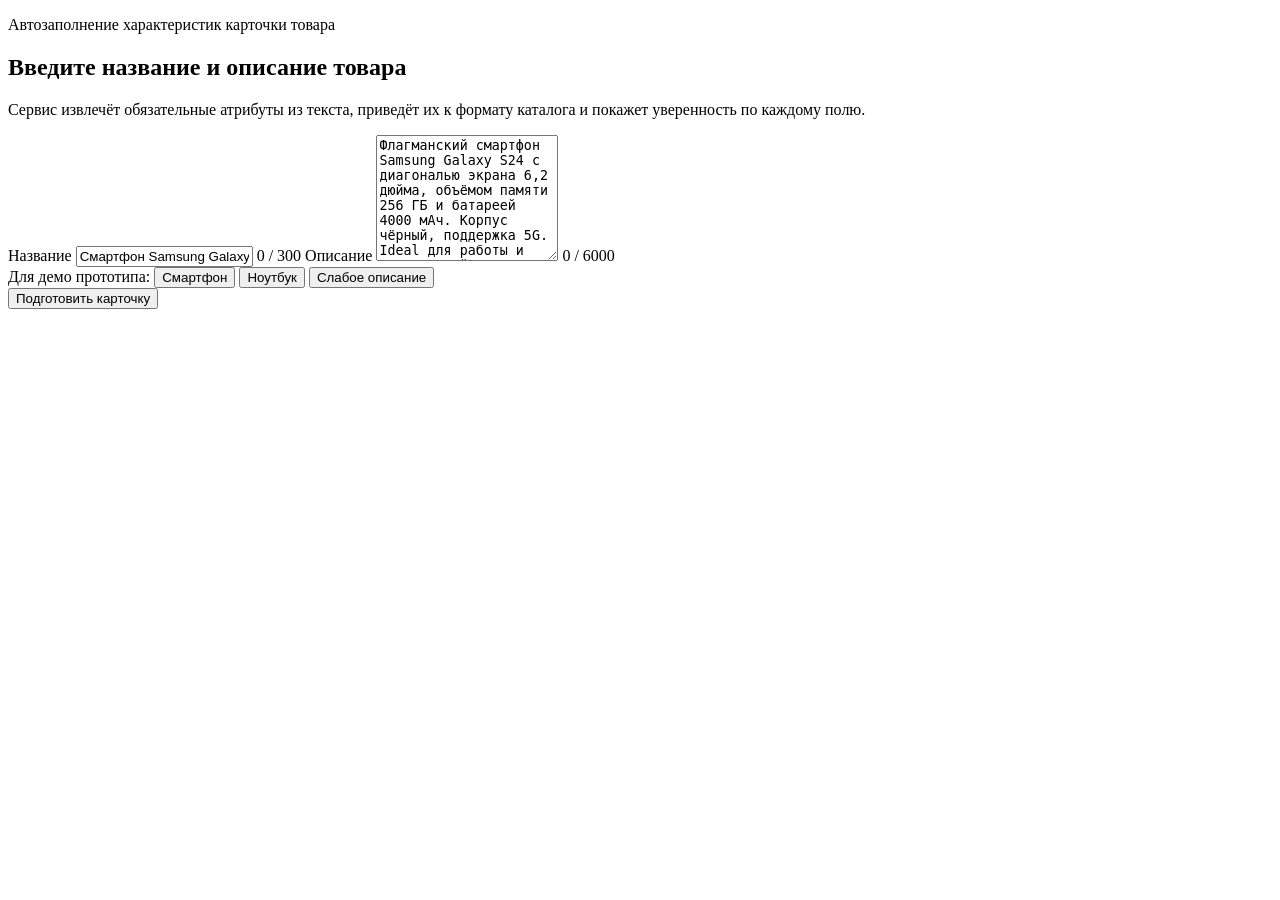
==== frontend/index.html @ 906502a9 "Add hackathon prototype: docs, frontend, and attribute extraction API. Exclude local venv, bytecode," ====
<!DOCTYPE html>
<html lang="ru">
  <head>
    <meta charset="UTF-8" />
    <meta name="viewport" content="width=device-width, initial-scale=1.0" />
    <title>М.Видео — карточка товара</title>
    <link rel="preconnect" href="https://fonts.googleapis.com" />
    <link rel="preconnect" href="https://fonts.gstatic.com" crossorigin />
    <link
      href="https://fonts.googleapis.com/css2?family=Manrope:wght@400;500;600;700;800&display=swap"
      rel="stylesheet"
    />
    <link rel="stylesheet" href="/assets/styles.css" />
  </head>
  <body>
    <div class="app">
      <main class="stage">
        <!-- Screen 1: input -->
        <section class="screen is-active" id="screen-input" data-screen="input">
          <div class="panel">
            <p class="eyebrow">Автозаполнение характеристик карточки товара</p>
            <h1>Введите название и описание товара</h1>
            <p class="lead">
              Сервис извлечёт обязательные атрибуты из текста, приведёт их к формату
              каталога и покажет уверенность по каждому полю.
            </p>

            <form id="extract-form" class="form">
              <label class="field">
                <span>Название</span>
                <input
                  id="title"
                  name="title"
                  type="text"
                  required
                  maxlength="300"
                  placeholder="Например: Смартфон Samsung Galaxy S24 256 ГБ чёрный"
                  value="Смартфон Samsung Galaxy S24 256 ГБ чёрный"
                />
                <span class="char-count" id="title-count" aria-live="polite">0 / 300</span>
              </label>

              <label class="field">
                <span>Описание</span>
                <textarea
                  id="description"
                  name="description"
                  rows="8"
                  maxlength="6000"
                  placeholder="Вставьте описание с сайта производителя или из своей карточки"
                >Флагманский смартфон Samsung Galaxy S24 с диагональю экрана 6,2 дюйма, объёмом памяти 256 ГБ и батареей 4000 мАч. Корпус чёрный, поддержка 5G. Ideal для работы и развлечений.</textarea>
                <span class="char-count" id="description-count" aria-live="polite">0 / 6000</span>
              </label>

              <div class="examples">
                <span>Для демо прототипа:</span>
                <button type="button" class="chip" data-example="phone">Смартфон</button>
                <button type="button" class="chip" data-example="laptop">Ноутбук</button>
                <button type="button" class="chip" data-example="weak">Слабое описание</button>
              </div>

              <div class="actions">
                <button type="submit" class="btn btn-primary">Подготовить карточку</button>
              </div>
            </form>
          </div>
        </section>

        <!-- Screen 2: loading -->
        <section class="screen" id="screen-loading" data-screen="loading" hidden>
          <div class="panel panel-center">
            <div class="loader" aria-hidden="true">
              <span></span><span></span><span></span>
            </div>
            <h1>Изучаю информацию и готовлю карточку</h1>
            <p class="lead" id="loading-hint">Читаю текст → извлекаю атрибуты → нормализую значения</p>
          </div>
        </section>

        <!-- Screen 3: result -->
        <section class="screen" id="screen-result" data-screen="result" hidden>
          <div class="panel">
            <div class="result-head">
              <div>
                <p class="eyebrow" id="category-label">Категория</p>
                <h1 id="result-title">Заголовок</h1>
              </div>
            </div>

            <p class="result-desc" id="result-description"></p>

            <div class="attrs-head">
              <h2>Ключевые атрибуты</h2>
              <p>Значения с низкой уверенностью подсвечены — проверьте их перед сохранением.</p>
            </div>

            <div class="attrs" id="attrs-table" role="table" aria-label="Атрибуты товара"></div>

            <div class="actions result-actions">
              <button type="button" class="btn btn-primary" id="btn-again">Новая карточка</button>
            </div>

            <p class="toast" id="toast" hidden></p>
          </div>
        </section>
      </main>
    </div>

    <script src="/assets/app.js" type="module"></script>
  </body>
</html>
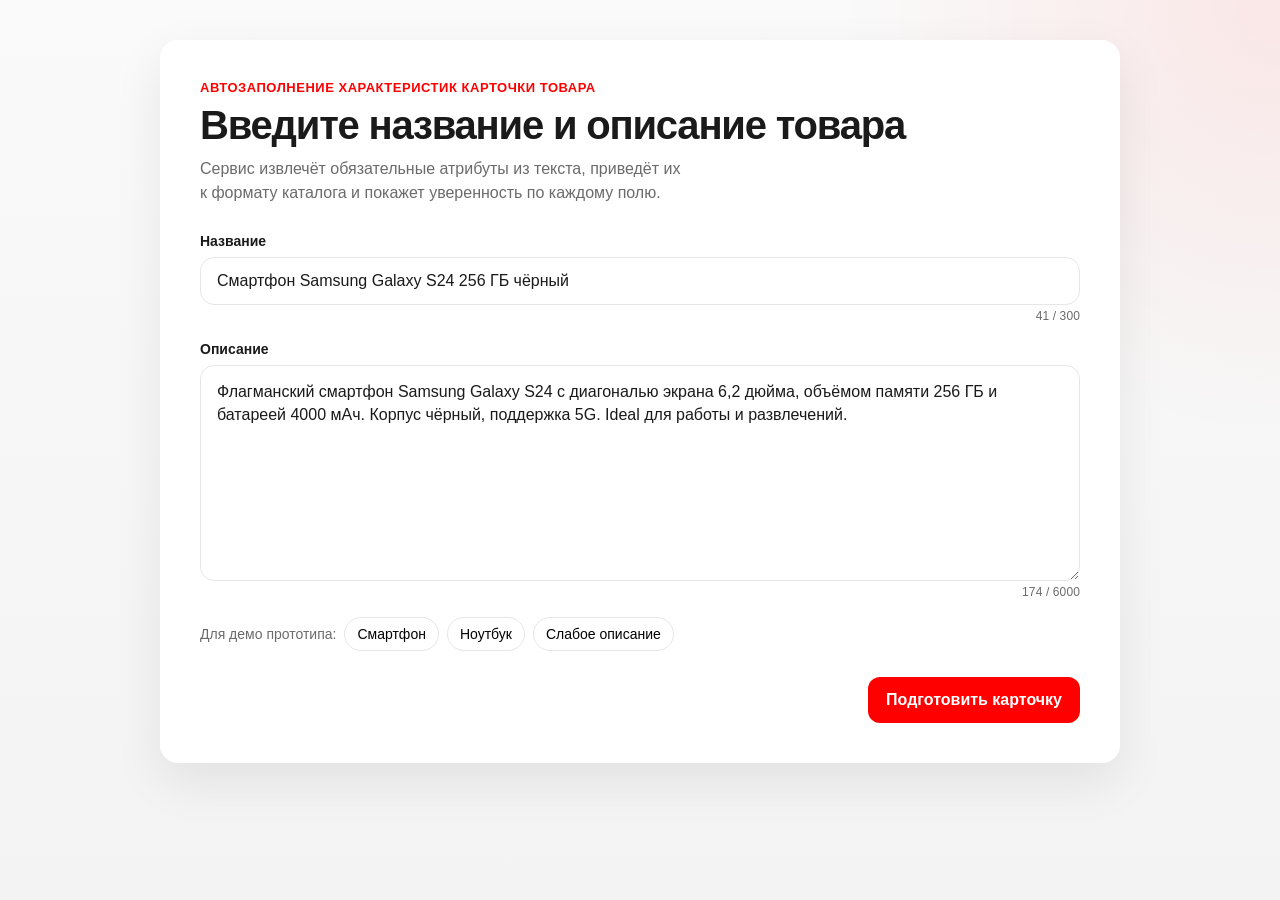
==== commit 9ef5358a: "Enable GitHub Pages demo with client-side attribute extraction. Root index redirects to frontend; st" ====
--- a/frontend/index.html
+++ b/frontend/index.html
@@ -10,7 +10,7 @@
       href="https://fonts.googleapis.com/css2?family=Manrope:wght@400;500;600;700;800&display=swap"
       rel="stylesheet"
     />
-    <link rel="stylesheet" href="/assets/styles.css" />
+    <link rel="stylesheet" href="assets/styles.css" />
   </head>
   <body>
     <div class="app">
@@ -106,6 +106,6 @@
       </main>
     </div>
 
-    <script src="/assets/app.js" type="module"></script>
+    <script src="assets/app.js" type="module"></script>
   </body>
 </html>
--- a/frontend/assets/styles.css
+++ b/frontend/assets/styles.css
@@ -0,0 +1,451 @@
+:root {
+  --bg: #f3f3f3;
+  --surface: #ffffff;
+  --ink: #1a1a1a;
+  --muted: #6b6b6b;
+  --line: #e6e6e6;
+  --accent: #ff0000;
+  --accent-soft: #ffe5e5;
+  --ok: #1f7a3f;
+  --warn: #b06a00;
+  --warn-bg: #fff4df;
+  --shadow: 0 18px 50px rgba(0, 0, 0, 0.08);
+  --radius: 18px;
+  --font: "Manrope", "Segoe UI", sans-serif;
+}
+
+* {
+  box-sizing: border-box;
+}
+
+html,
+body {
+  margin: 0;
+  min-height: 100%;
+  font-family: var(--font);
+  color: var(--ink);
+  background:
+    radial-gradient(circle at top right, rgba(255, 0, 0, 0.08), transparent 28%),
+    linear-gradient(180deg, #fafafa 0%, var(--bg) 100%);
+}
+
+body {
+  min-height: 100vh;
+}
+
+button,
+input,
+textarea {
+  font: inherit;
+}
+
+.app {
+  width: min(960px, calc(100% - 32px));
+  margin: 0 auto;
+  padding: 40px 0 64px;
+}
+
+.eyebrow,
+.lead,
+.attrs-head p,
+.result-desc {
+  color: var(--muted);
+}
+
+.stage {
+  position: relative;
+}
+
+.screen {
+  animation: rise 420ms ease both;
+}
+
+.screen[hidden] {
+  display: none !important;
+}
+
+.panel {
+  background: var(--surface);
+  border-radius: var(--radius);
+  box-shadow: var(--shadow);
+  padding: clamp(24px, 4vw, 40px);
+}
+
+.panel-center {
+  min-height: 420px;
+  display: grid;
+  place-content: center;
+  justify-items: center;
+  text-align: center;
+  gap: 8px;
+}
+
+.panel-center .lead {
+  margin: 0;
+  max-width: none;
+}
+
+.eyebrow {
+  margin: 0 0 8px;
+  font-size: 13px;
+  font-weight: 700;
+  letter-spacing: 0.04em;
+  text-transform: uppercase;
+  color: var(--accent);
+}
+
+h1 {
+  margin: 0 0 10px;
+  font-size: clamp(28px, 4vw, 40px);
+  line-height: 1.1;
+  letter-spacing: -0.03em;
+}
+
+h2 {
+  margin: 0 0 6px;
+  font-size: 20px;
+  letter-spacing: -0.02em;
+}
+
+.lead {
+  margin: 0 0 28px;
+  max-width: 54ch;
+  font-size: 16px;
+  line-height: 1.5;
+}
+
+.form {
+  display: grid;
+  gap: 18px;
+}
+
+.field {
+  display: grid;
+  gap: 8px;
+}
+
+.field > span:first-child {
+  font-size: 14px;
+  font-weight: 700;
+}
+
+.char-count {
+  justify-self: end;
+  margin-top: -4px;
+  font-size: 12px;
+  font-weight: 500;
+  color: var(--muted);
+  letter-spacing: 0.01em;
+  white-space: nowrap;
+}
+
+.char-count.is-limit {
+  color: var(--accent);
+}
+
+input,
+textarea {
+  width: 100%;
+  border: 1px solid var(--line);
+  border-radius: 14px;
+  padding: 14px 16px;
+  background: #fff;
+  color: var(--ink);
+  outline: none;
+  transition: border-color 160ms ease, box-shadow 160ms ease;
+}
+
+textarea {
+  resize: vertical;
+  min-height: 160px;
+  line-height: 1.45;
+}
+
+input:focus,
+textarea:focus {
+  border-color: rgba(255, 0, 0, 0.55);
+  box-shadow: 0 0 0 4px rgba(255, 0, 0, 0.08);
+}
+
+.examples {
+  display: flex;
+  flex-wrap: wrap;
+  align-items: center;
+  gap: 8px;
+  color: var(--muted);
+  font-size: 14px;
+}
+
+.chip {
+  border: 1px solid var(--line);
+  background: #fff;
+  border-radius: 999px;
+  padding: 8px 12px;
+  cursor: pointer;
+  transition: transform 160ms ease, border-color 160ms ease, color 160ms ease;
+}
+
+.chip:hover {
+  transform: translateY(-1px);
+  border-color: rgba(255, 0, 0, 0.45);
+  color: var(--accent);
+}
+
+.actions {
+  display: flex;
+  flex-wrap: wrap;
+  justify-content: flex-end;
+  gap: 12px;
+  margin-top: 8px;
+}
+
+.result-actions {
+  justify-content: flex-end;
+  margin-top: 20px;
+}
+
+.btn {
+  border: 0;
+  border-radius: 12px;
+  padding: 14px 18px;
+  font-weight: 700;
+  cursor: pointer;
+  transition: transform 160ms ease, opacity 160ms ease, background 160ms ease;
+}
+
+.btn:hover {
+  transform: translateY(-1px);
+}
+
+.btn:active {
+  transform: translateY(0);
+}
+
+.btn-primary {
+  background: var(--accent);
+  color: #fff;
+}
+
+.btn-secondary {
+  background: #111;
+  color: #fff;
+}
+
+.btn-ghost {
+  background: transparent;
+  color: var(--ink);
+  border: 1px solid var(--line);
+}
+
+.loader {
+  display: flex;
+  justify-content: center;
+  gap: 8px;
+  margin-bottom: 18px;
+}
+
+.loader span {
+  width: 12px;
+  height: 12px;
+  border-radius: 50%;
+  background: var(--accent);
+  animation: bounce 900ms ease-in-out infinite;
+}
+
+.loader span:nth-child(2) {
+  animation-delay: 120ms;
+}
+
+.loader span:nth-child(3) {
+  animation-delay: 240ms;
+}
+
+.result-head {
+  display: flex;
+  justify-content: space-between;
+  gap: 16px;
+  align-items: flex-start;
+  margin-bottom: 10px;
+}
+
+.result-desc {
+  margin: 0 0 28px;
+  line-height: 1.5;
+  max-width: 70ch;
+}
+
+.attrs-head {
+  margin-bottom: 14px;
+}
+
+.attrs {
+  display: grid;
+  gap: 10px;
+}
+
+.attr-row {
+  display: grid;
+  grid-template-columns: 1.2fr 1fr 0.9fr auto;
+  gap: 12px;
+  align-items: center;
+  padding: 14px 16px;
+  border-radius: 14px;
+  border: 1px solid var(--line);
+  background: #fff;
+  animation: rise 420ms ease both;
+}
+
+.attr-row.needs-review {
+  border-color: rgba(176, 106, 0, 0.35);
+  background: var(--warn-bg);
+}
+
+.attr-name {
+  font-weight: 700;
+}
+
+.attr-value {
+  font-weight: 600;
+}
+
+.attr-value.empty {
+  color: var(--muted);
+  font-weight: 500;
+  font-style: italic;
+}
+
+.attr-edit-input {
+  width: 100%;
+  padding: 10px 12px;
+  border-radius: 10px;
+}
+
+.btn-edit-attr {
+  justify-self: end;
+  border: 1px solid var(--line);
+  background: #fff;
+  color: var(--ink);
+  border-radius: 10px;
+  padding: 8px 12px;
+  font-size: 13px;
+  font-weight: 700;
+  cursor: pointer;
+  white-space: nowrap;
+  transition: border-color 160ms ease, color 160ms ease, background 160ms ease;
+}
+
+.btn-edit-attr:hover {
+  border-color: rgba(255, 0, 0, 0.45);
+  color: var(--accent);
+  background: var(--accent-soft);
+}
+
+.btn-edit-attr.is-save {
+  border-color: var(--accent);
+  background: var(--accent);
+  color: #fff;
+}
+
+.btn-edit-attr.is-save:hover {
+  background: #e00000;
+  color: #fff;
+  border-color: #e00000;
+}
+
+.attr-refined {
+  font-size: 13px;
+  font-weight: 700;
+  color: #36a840;
+}
+
+.confidence {
+  display: grid;
+  gap: 6px;
+}
+
+.confidence-meta {
+  display: flex;
+  justify-content: space-between;
+  gap: 8px;
+  font-size: 13px;
+  font-weight: 700;
+}
+
+.confidence-meta .ok {
+  color: var(--ok);
+}
+
+.confidence-meta .warn {
+  color: var(--warn);
+}
+
+.bar {
+  height: 8px;
+  border-radius: 999px;
+  background: #eee;
+  overflow: hidden;
+}
+
+.bar > i {
+  display: block;
+  height: 100%;
+  width: 0;
+  border-radius: inherit;
+  background: linear-gradient(90deg, #ff4d4d, var(--accent));
+  transition: width 700ms ease;
+}
+
+.attr-row.needs-review .bar > i {
+  background: linear-gradient(90deg, #f0b44c, #b06a00);
+}
+
+.toast {
+  margin: 18px 0 0;
+  padding: 12px 14px;
+  border-radius: 12px;
+  background: #111;
+  color: #fff;
+  font-weight: 600;
+  animation: rise 280ms ease both;
+}
+
+@media (max-width: 760px) {
+  .attr-row {
+    grid-template-columns: 1fr;
+  }
+
+  .btn-edit-attr {
+    justify-self: stretch;
+    width: 100%;
+  }
+
+  .result-head,
+  .result-actions {
+    flex-direction: column;
+    align-items: stretch;
+  }
+}
+
+@keyframes rise {
+  from {
+    opacity: 0;
+    transform: translateY(10px);
+  }
+  to {
+    opacity: 1;
+    transform: translateY(0);
+  }
+}
+
+@keyframes bounce {
+  0%,
+  80%,
+  100% {
+    transform: translateY(0);
+    opacity: 0.45;
+  }
+  40% {
+    transform: translateY(-8px);
+    opacity: 1;
+  }
+}
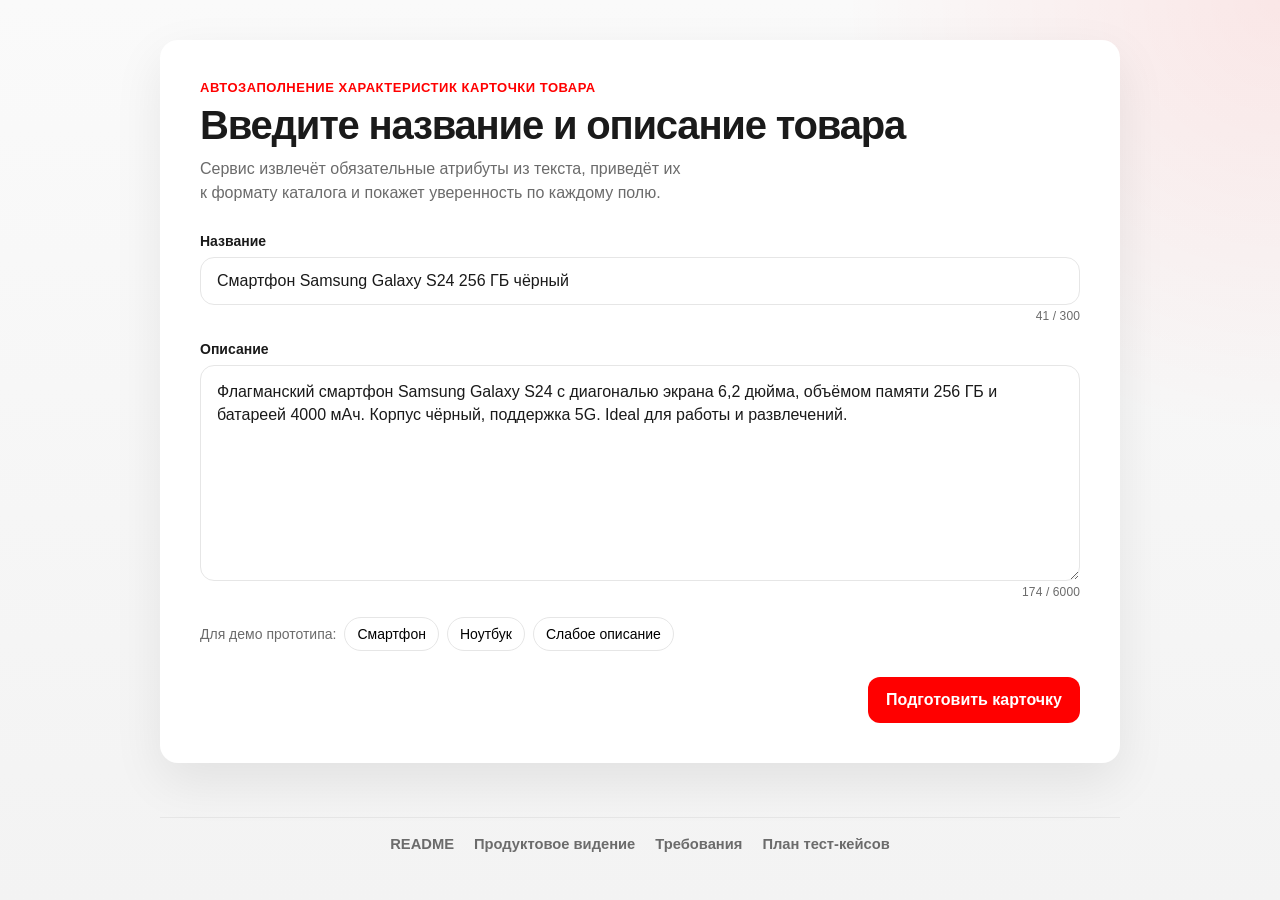
==== commit 45b675ee: "Add prototype footer with GitHub links to project docs. Co-authored-by: Cursor <cursoragent@cursor.c" ====
--- a/frontend/index.html
+++ b/frontend/index.html
@@ -104,6 +104,31 @@
           </div>
         </section>
       </main>
+
+      <footer class="site-footer">
+        <nav class="site-footer__nav" aria-label="Документы проекта">
+          <a
+            href="https://github.com/TheDataTrickster/hackathon-1026/blob/main/README.md"
+            target="_blank"
+            rel="noopener noreferrer"
+          >README</a>
+          <a
+            href="https://github.com/TheDataTrickster/hackathon-1026/blob/main/product-vision.md"
+            target="_blank"
+            rel="noopener noreferrer"
+          >Продуктовое видение</a>
+          <a
+            href="https://github.com/TheDataTrickster/hackathon-1026/blob/main/requirements.md"
+            target="_blank"
+            rel="noopener noreferrer"
+          >Требования</a>
+          <a
+            href="https://github.com/TheDataTrickster/hackathon-1026/blob/main/plan-keysov.md"
+            target="_blank"
+            rel="noopener noreferrer"
+          >План тест-кейсов</a>
+        </nav>
+      </footer>
     </div>
 
     <script src="assets/app.js" type="module"></script>
--- a/frontend/assets/styles.css
+++ b/frontend/assets/styles.css
@@ -42,7 +42,36 @@
 .app {
   width: min(960px, calc(100% - 32px));
   margin: 0 auto;
-  padding: 40px 0 64px;
+  padding: 40px 0 40px;
+  min-height: 100vh;
+  display: flex;
+  flex-direction: column;
+}
+
+.site-footer {
+  margin-top: 28px;
+  padding: 18px 4px 8px;
+  border-top: 1px solid var(--line);
+}
+
+.site-footer__nav {
+  display: flex;
+  flex-wrap: wrap;
+  gap: 10px 20px;
+  justify-content: center;
+}
+
+.site-footer__nav a {
+  color: var(--muted);
+  text-decoration: none;
+  font-size: 0.92rem;
+  font-weight: 600;
+  transition: color 160ms ease;
+}
+
+.site-footer__nav a:hover,
+.site-footer__nav a:focus-visible {
+  color: var(--accent);
 }
 
 .eyebrow,
@@ -54,6 +83,7 @@
 
 .stage {
   position: relative;
+  flex: 1;
 }
 
 .screen {
@@ -424,6 +454,12 @@
     flex-direction: column;
     align-items: stretch;
   }
+
+  .site-footer__nav {
+    flex-direction: column;
+    align-items: center;
+    gap: 12px;
+  }
 }
 
 @keyframes rise {
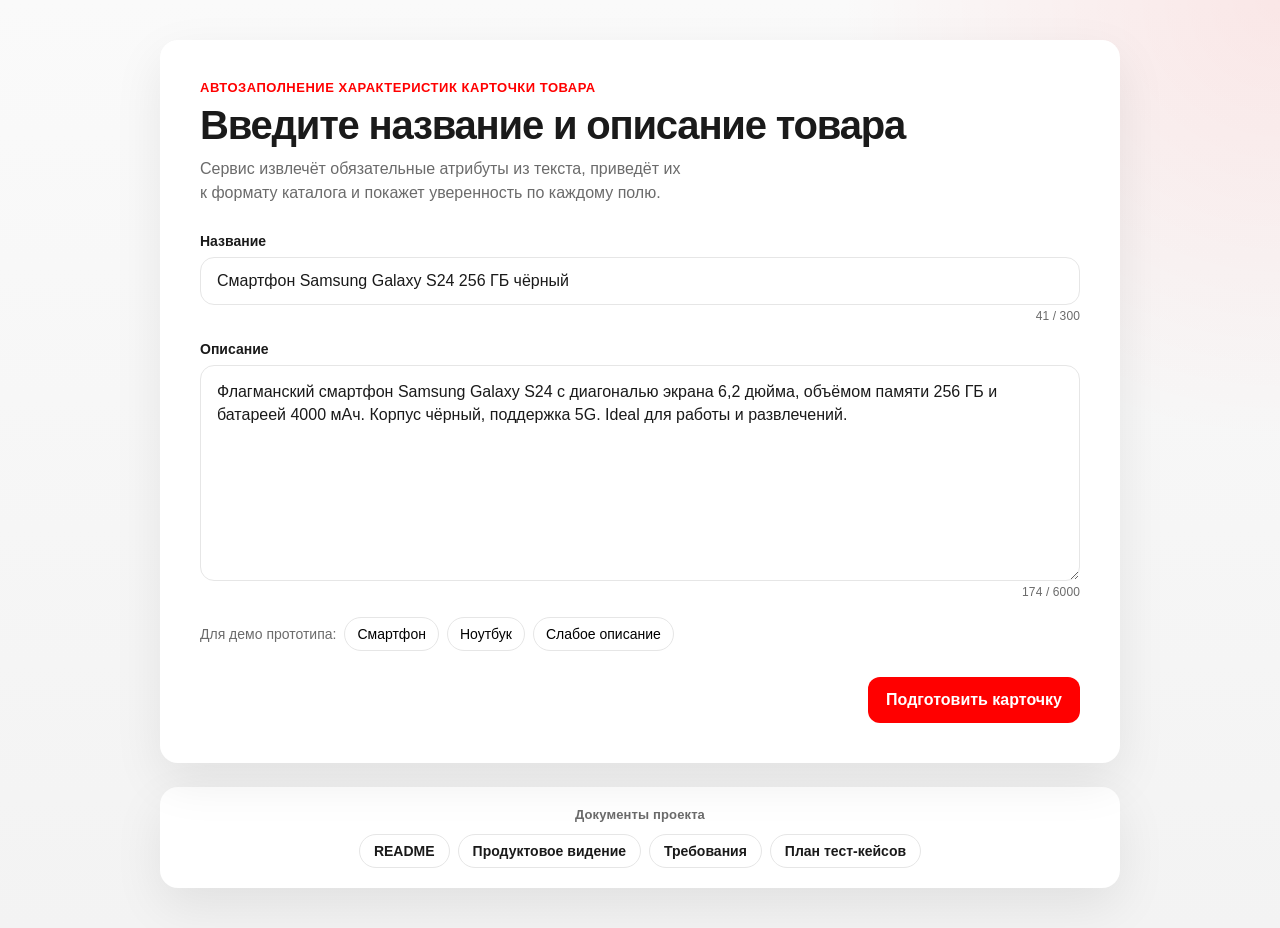
==== commit cdc0394b: "Restyle prototype footer to match chip and panel UI. Co-authored-by: Cursor <cursoragent@cursor.com>" ====
--- a/frontend/index.html
+++ b/frontend/index.html
@@ -106,23 +106,28 @@
       </main>
 
       <footer class="site-footer">
+        <p class="site-footer__label">Документы проекта</p>
         <nav class="site-footer__nav" aria-label="Документы проекта">
           <a
+            class="footer-chip"
             href="https://github.com/TheDataTrickster/hackathon-1026/blob/main/README.md"
             target="_blank"
             rel="noopener noreferrer"
           >README</a>
           <a
+            class="footer-chip"
             href="https://github.com/TheDataTrickster/hackathon-1026/blob/main/product-vision.md"
             target="_blank"
             rel="noopener noreferrer"
           >Продуктовое видение</a>
           <a
+            class="footer-chip"
             href="https://github.com/TheDataTrickster/hackathon-1026/blob/main/requirements.md"
             target="_blank"
             rel="noopener noreferrer"
           >Требования</a>
           <a
+            class="footer-chip"
             href="https://github.com/TheDataTrickster/hackathon-1026/blob/main/plan-keysov.md"
             target="_blank"
             rel="noopener noreferrer"
--- a/frontend/assets/styles.css
+++ b/frontend/assets/styles.css
@@ -49,29 +49,51 @@
 }
 
 .site-footer {
-  margin-top: 28px;
-  padding: 18px 4px 8px;
-  border-top: 1px solid var(--line);
+  margin-top: 24px;
+  padding: 20px 22px;
+  background: var(--surface);
+  border-radius: var(--radius);
+  box-shadow: var(--shadow);
+  display: grid;
+  gap: 12px;
+  justify-items: center;
+}
+
+.site-footer__label {
+  margin: 0;
+  font-size: 13px;
+  font-weight: 600;
+  color: var(--muted);
+  letter-spacing: 0.01em;
 }
 
 .site-footer__nav {
   display: flex;
   flex-wrap: wrap;
-  gap: 10px 20px;
+  gap: 8px;
   justify-content: center;
 }
 
-.site-footer__nav a {
-  color: var(--muted);
+.footer-chip {
+  display: inline-flex;
+  align-items: center;
+  border: 1px solid var(--line);
+  background: #fff;
+  border-radius: 999px;
+  padding: 8px 14px;
+  color: var(--ink);
+  font-size: 14px;
+  font-weight: 600;
   text-decoration: none;
-  font-size: 0.92rem;
-  font-weight: 600;
-  transition: color 160ms ease;
-}
-
-.site-footer__nav a:hover,
-.site-footer__nav a:focus-visible {
+  transition: transform 160ms ease, border-color 160ms ease, color 160ms ease;
+}
+
+.footer-chip:hover,
+.footer-chip:focus-visible {
+  transform: translateY(-1px);
+  border-color: rgba(255, 0, 0, 0.45);
   color: var(--accent);
+  outline: none;
 }
 
 .eyebrow,
@@ -455,10 +477,8 @@
     align-items: stretch;
   }
 
-  .site-footer__nav {
-    flex-direction: column;
-    align-items: center;
-    gap: 12px;
+  .site-footer {
+    padding: 18px 16px;
   }
 }
 
